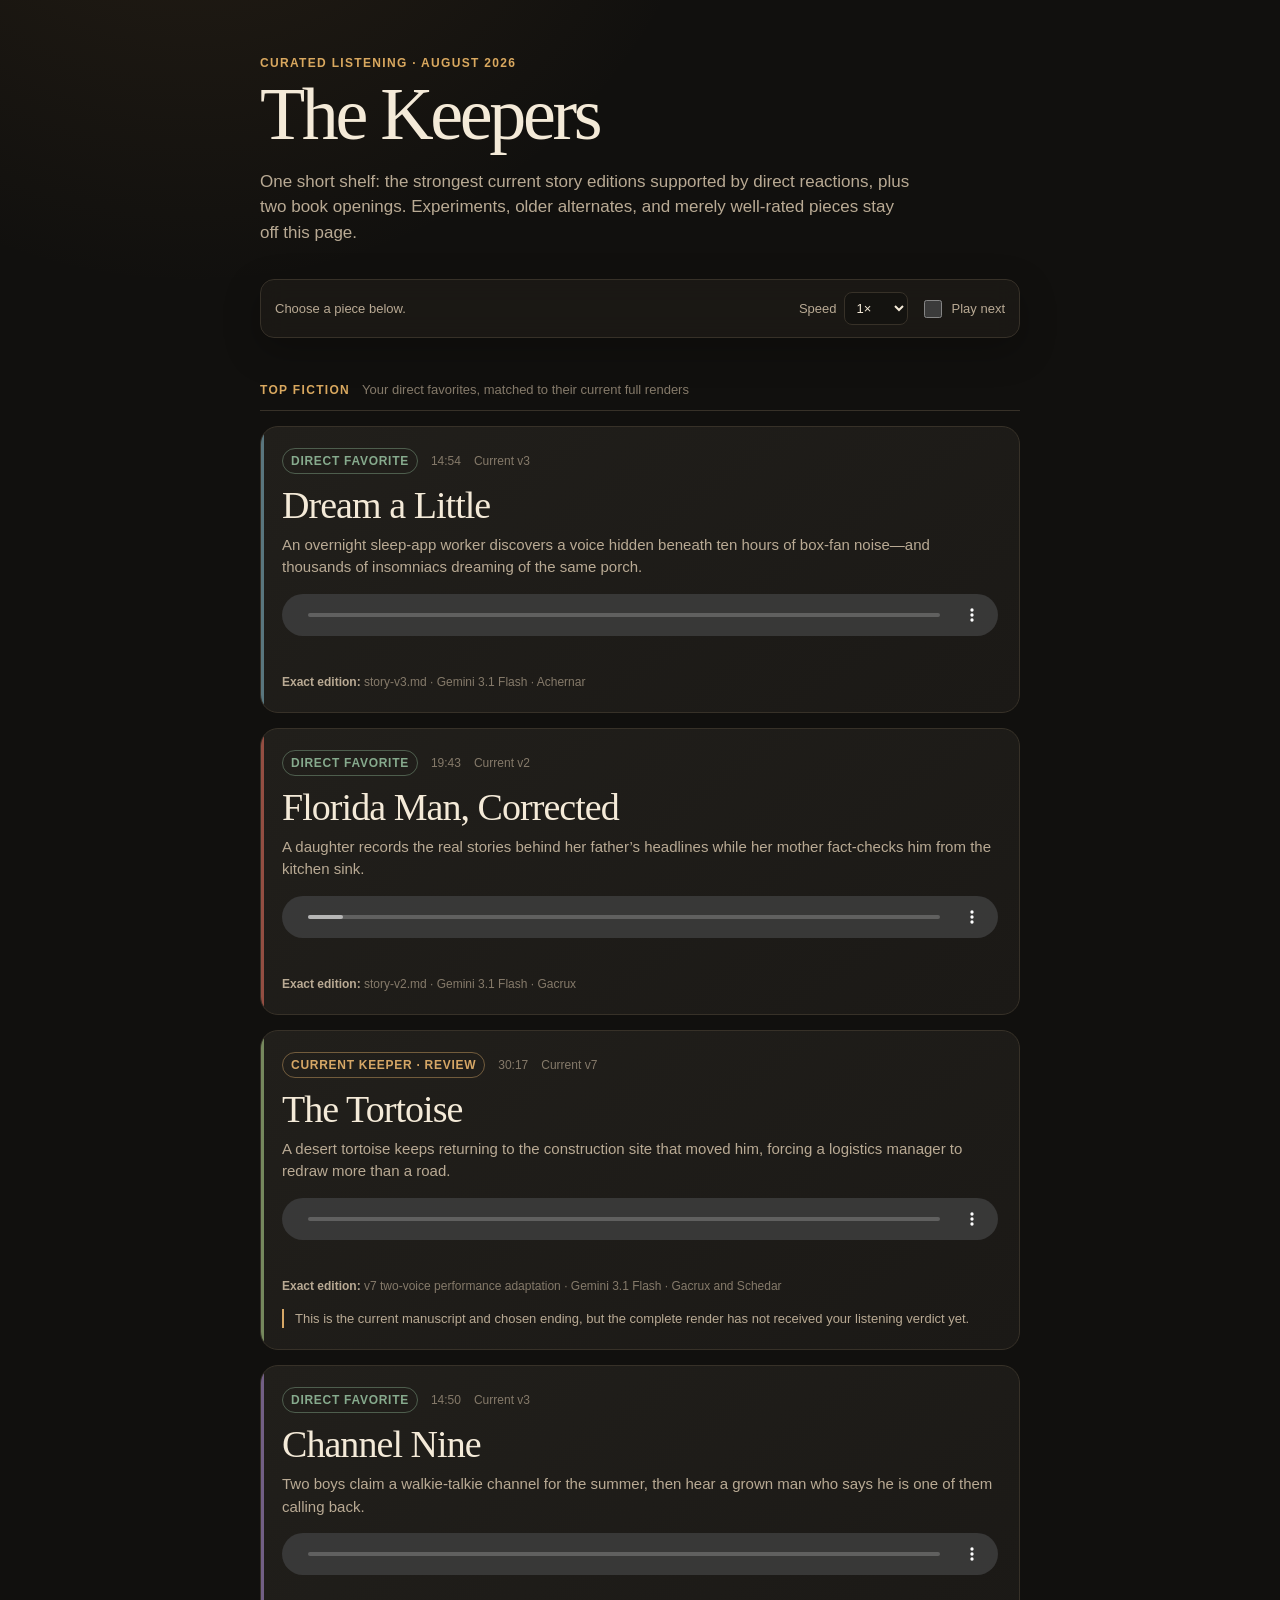
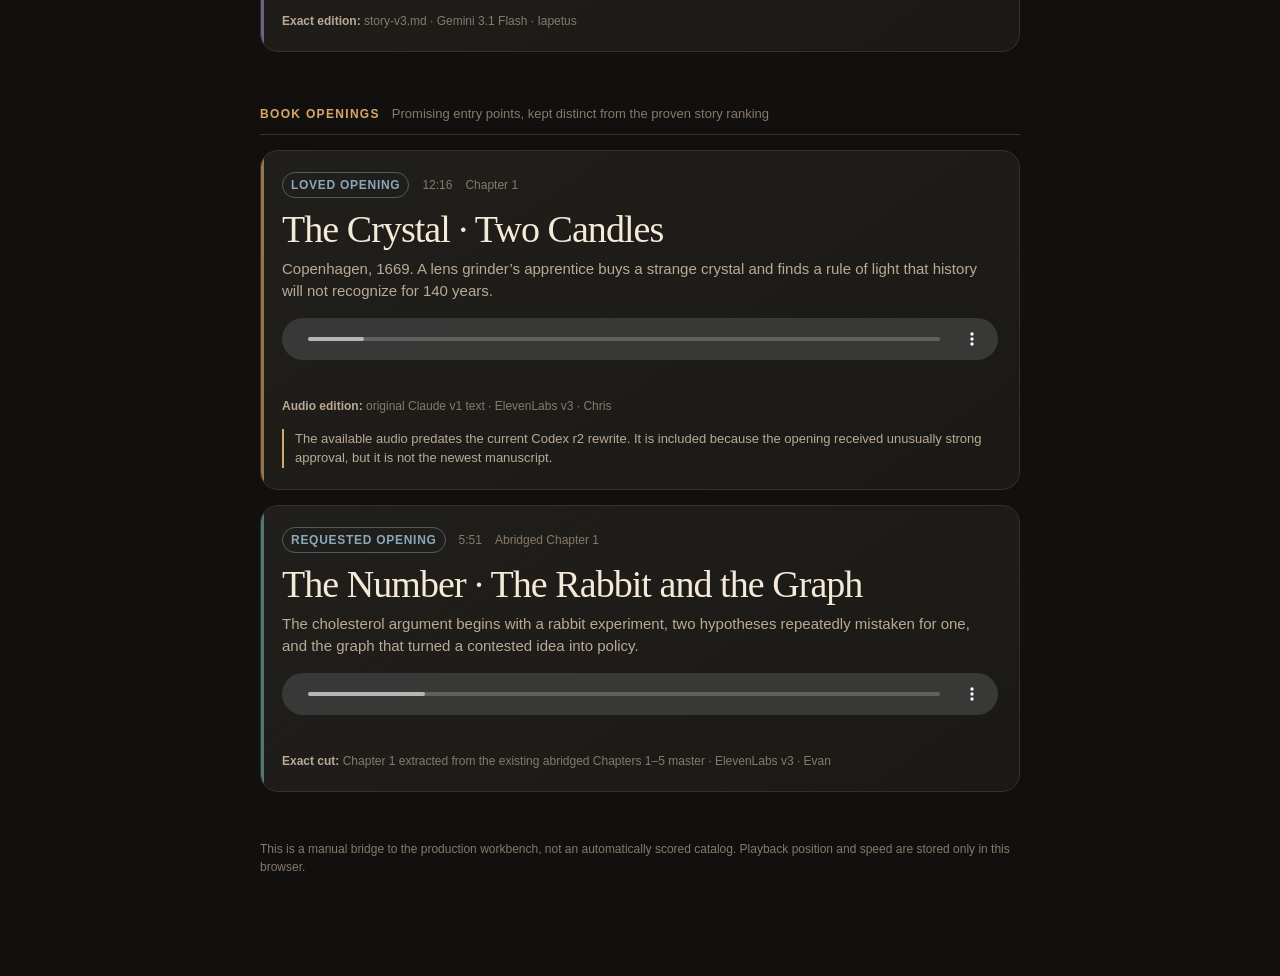
==== best.html @ 2fba3ed6 "auto-publish 2026-08-06 16:30" ====
<!doctype html>
<html lang="en">
<head>
  <meta charset="utf-8">
  <meta name="viewport" content="width=device-width, initial-scale=1">
  <meta name="robots" content="noindex, nofollow">
  <meta name="theme-color" content="#11100e">
  <title>The Keepers · selected listening</title>
  <style>
    :root {
      color-scheme: dark;
      --bg: #11100e;
      --panel: #1b1916;
      --panel-2: #211f1b;
      --line: #373128;
      --paper: #f4ead8;
      --muted: #b9aa94;
      --quiet: #857a6a;
      --gold: #d9a85f;
      --green: #86aa8d;
      --amber: #d6a766;
      --blue: #88a9bd;
    }

    * { box-sizing: border-box; }

    body {
      margin: 0;
      min-height: 100vh;
      background:
        radial-gradient(circle at 15% -10%, rgba(166, 120, 64, .15), transparent 34rem),
        var(--bg);
      color: var(--paper);
      font-family: ui-sans-serif, -apple-system, BlinkMacSystemFont, "Segoe UI", sans-serif;
      line-height: 1.5;
    }

    main {
      width: min(760px, calc(100% - 28px));
      margin: 0 auto;
      padding: 54px 0 88px;
    }

    header { margin-bottom: 34px; }

    .kicker,
    .section-label,
    .badge {
      font-size: 12px;
      font-weight: 750;
      letter-spacing: .11em;
      text-transform: uppercase;
    }

    .kicker { color: var(--gold); }

    h1 {
      margin: 6px 0 4px;
      font-family: Georgia, "Times New Roman", serif;
      font-size: clamp(43px, 10vw, 74px);
      font-weight: 500;
      line-height: .98;
      letter-spacing: -.045em;
    }

    .lede {
      max-width: 650px;
      margin: 18px 0 0;
      color: var(--muted);
      font-size: 17px;
    }

    .toolbar {
      position: sticky;
      top: 10px;
      z-index: 3;
      display: grid;
      grid-template-columns: 1fr auto auto;
      gap: 12px;
      align-items: center;
      margin: 28px 0 42px;
      padding: 12px 14px;
      border: 1px solid var(--line);
      border-radius: 14px;
      background: rgba(27, 25, 22, .94);
      box-shadow: 0 12px 36px rgba(0, 0, 0, .25);
      backdrop-filter: blur(12px);
    }

    #now-playing {
      min-width: 0;
      overflow: hidden;
      color: var(--muted);
      font-size: 13px;
      text-overflow: ellipsis;
      white-space: nowrap;
    }

    #now-playing strong { color: var(--paper); }

    label.control {
      display: flex;
      gap: 7px;
      align-items: center;
      color: var(--muted);
      font-size: 13px;
      white-space: nowrap;
    }

    select {
      border: 1px solid var(--line);
      border-radius: 8px;
      background: #141310;
      color: var(--paper);
      padding: 7px 8px;
      font: inherit;
    }

    input[type="checkbox"] {
      width: 18px;
      height: 18px;
      accent-color: var(--gold);
    }

    section + section { margin-top: 52px; }

    .section-heading {
      display: flex;
      gap: 12px;
      align-items: baseline;
      margin-bottom: 15px;
      border-bottom: 1px solid var(--line);
      padding-bottom: 10px;
    }

    .section-label { color: var(--gold); }
    .section-note { color: var(--quiet); font-size: 13px; }

    .list { display: grid; gap: 15px; }

    article {
      position: relative;
      overflow: hidden;
      border: 1px solid var(--line);
      border-radius: 18px;
      background: linear-gradient(145deg, var(--panel-2), var(--panel));
      padding: 21px;
      transition: border-color .2s ease, transform .2s ease;
    }

    article::before {
      position: absolute;
      inset: 0 auto 0 0;
      width: 3px;
      background: var(--accent, var(--gold));
      content: "";
      opacity: .8;
    }

    article.playing {
      border-color: color-mix(in srgb, var(--accent, var(--gold)) 58%, var(--line));
      transform: translateY(-1px);
    }

    .meta {
      display: flex;
      flex-wrap: wrap;
      gap: 7px 13px;
      align-items: center;
      color: var(--quiet);
      font-size: 12px;
    }

    .badge {
      border: 1px solid color-mix(in srgb, var(--badge-color, var(--green)) 45%, transparent);
      border-radius: 999px;
      color: var(--badge-color, var(--green));
      padding: 3px 8px;
      letter-spacing: .06em;
    }

    .badge.review { --badge-color: var(--amber); }
    .badge.book { --badge-color: var(--blue); }

    h2 {
      margin: 11px 0 4px;
      font-family: Georgia, "Times New Roman", serif;
      font-size: clamp(28px, 6vw, 38px);
      font-weight: 500;
      line-height: 1.08;
      letter-spacing: -.025em;
    }

    .premise {
      margin: 8px 0 15px;
      color: var(--muted);
      font-size: 15px;
    }

    .edition {
      margin: 12px 0 0;
      color: var(--quiet);
      font-size: 12px;
    }

    .edition strong { color: var(--muted); font-weight: 650; }

    audio {
      display: block;
      width: 100%;
      height: 42px;
      margin-top: 12px;
    }

    .progress-note {
      display: block;
      min-height: 18px;
      margin-top: 7px;
      color: var(--quiet);
      font-size: 12px;
    }

    .caveat {
      margin: 14px 0 0;
      border-left: 2px solid var(--amber);
      color: var(--muted);
      padding-left: 11px;
      font-size: 13px;
    }

    footer {
      margin-top: 48px;
      color: var(--quiet);
      font-size: 12px;
    }

    @media (max-width: 590px) {
      main { width: min(100% - 20px, 760px); padding-top: 35px; }
      .toolbar { grid-template-columns: 1fr auto; }
      #now-playing { grid-column: 1 / -1; }
      article { padding: 18px 16px; }
      .section-heading { display: block; }
      .section-note { display: block; margin-top: 3px; }
    }
  </style>
</head>
<body>
<main>
  <header>
    <div class="kicker">Curated listening · August 2026</div>
    <h1>The Keepers</h1>
    <p class="lede">One short shelf: the strongest current story editions supported by direct reactions, plus two book openings. Experiments, older alternates, and merely well-rated pieces stay off this page.</p>
  </header>

  <div class="toolbar" aria-label="Playback settings">
    <div id="now-playing" aria-live="polite">Choose a piece below.</div>
    <label class="control">Speed
      <select id="speed" aria-label="Playback speed">
        <option value="0.9">0.9×</option>
        <option value="1" selected>1×</option>
        <option value="1.1">1.1×</option>
        <option value="1.2">1.2×</option>
        <option value="1.3">1.3×</option>
      </select>
    </label>
    <label class="control"><input id="continuous" type="checkbox"> Play next</label>
  </div>

  <section>
    <div class="section-heading">
      <span class="section-label">Top fiction</span>
      <span class="section-note">Your direct favorites, matched to their current full renders</span>
    </div>
    <div class="list">
      <article style="--accent:#688c98">
        <div class="meta"><span class="badge">Direct favorite</span><span>14:54</span><span>Current v3</span></div>
        <h2>Dream a Little</h2>
        <p class="premise">An overnight sleep-app worker discovers a voice hidden beneath ten hours of box-fan noise—and thousands of insomniacs dreaming of the same porch.</p>
        <audio controls preload="metadata" src="gemini-stories/dream-a-little-achernar.mp3" data-id="dream-a-little-v3" data-title="Dream a Little"></audio>
        <span class="progress-note"></span>
        <p class="edition"><strong>Exact edition:</strong> story-v3.md · Gemini 3.1 Flash · Achernar</p>
      </article>

      <article style="--accent:#b15b4d">
        <div class="meta"><span class="badge">Direct favorite</span><span>19:43</span><span>Current v2</span></div>
        <h2>Florida Man, Corrected</h2>
        <p class="premise">A daughter records the real stories behind her father’s headlines while her mother fact-checks him from the kitchen sink.</p>
        <audio controls preload="metadata" src="gemini-stories/florida-man-gacrux.mp3" data-id="florida-man-v2" data-title="Florida Man, Corrected"></audio>
        <span class="progress-note"></span>
        <p class="edition"><strong>Exact edition:</strong> story-v2.md · Gemini 3.1 Flash · Gacrux</p>
      </article>

      <article style="--accent:#8ba36f">
        <div class="meta"><span class="badge review">Current keeper · review</span><span>30:17</span><span>Current v7</span></div>
        <h2>The Tortoise</h2>
        <p class="premise">A desert tortoise keeps returning to the construction site that moved him, forcing a logistics manager to redraw more than a road.</p>
        <audio controls preload="metadata" src="best-audio/tortoise-v7-full-gacrux-schedar.mp3" data-id="the-tortoise-v7" data-title="The Tortoise"></audio>
        <span class="progress-note"></span>
        <p class="edition"><strong>Exact edition:</strong> v7 two-voice performance adaptation · Gemini 3.1 Flash · Gacrux and Schedar</p>
        <p class="caveat">This is the current manuscript and chosen ending, but the complete render has not received your listening verdict yet.</p>
      </article>

      <article style="--accent:#8870a0">
        <div class="meta"><span class="badge">Direct favorite</span><span>14:50</span><span>Current v3</span></div>
        <h2>Channel Nine</h2>
        <p class="premise">Two boys claim a walkie-talkie channel for the summer, then hear a grown man who says he is one of them calling back.</p>
        <audio controls preload="metadata" src="gemini-stories/channel-nine-iapetus.mp3" data-id="channel-nine-v3" data-title="Channel Nine"></audio>
        <span class="progress-note"></span>
        <p class="edition"><strong>Exact edition:</strong> story-v3.md · Gemini 3.1 Flash · Iapetus</p>
      </article>
    </div>
  </section>

  <section>
    <div class="section-heading">
      <span class="section-label">Book openings</span>
      <span class="section-note">Promising entry points, kept distinct from the proven story ranking</span>
    </div>
    <div class="list">
      <article style="--accent:#b68b58">
        <div class="meta"><span class="badge book">Loved opening</span><span>12:16</span><span>Chapter 1</span></div>
        <h2>The Crystal · Two Candles</h2>
        <p class="premise">Copenhagen, 1669. A lens grinder’s apprentice buys a strange crystal and finds a rule of light that history will not recognize for 140 years.</p>
        <audio controls preload="metadata" src="fiction/the-crystal-opening/the-crystal-opening-01-two-candles.mp3" data-id="the-crystal-chapter-1" data-title="The Crystal · Two Candles"></audio>
        <span class="progress-note"></span>
        <p class="edition"><strong>Audio edition:</strong> original Claude v1 text · ElevenLabs v3 · Chris</p>
        <p class="caveat">The available audio predates the current Codex r2 rewrite. It is included because the opening received unusually strong approval, but it is not the newest manuscript.</p>
      </article>

      <article style="--accent:#5c8f8c">
        <div class="meta"><span class="badge book">Requested opening</span><span>5:51</span><span>Abridged Chapter 1</span></div>
        <h2>The Number · The Rabbit and the Graph</h2>
        <p class="premise">The cholesterol argument begins with a rabbit experiment, two hypotheses repeatedly mistaken for one, and the graph that turned a contested idea into policy.</p>
        <audio controls preload="metadata" src="best-audio/the-number-chapter-1-abridged.mp3" data-id="the-number-chapter-1" data-title="The Number · The Rabbit and the Graph"></audio>
        <span class="progress-note"></span>
        <p class="edition"><strong>Exact cut:</strong> Chapter 1 extracted from the existing abridged Chapters 1–5 master · ElevenLabs v3 · Evan</p>
      </article>
    </div>
  </section>

  <footer>
    <p>This is a manual bridge to the production workbench, not an automatically scored catalog. Playback position and speed are stored only in this browser.</p>
  </footer>
</main>

<script>
(() => {
  const players = [...document.querySelectorAll("audio")];
  const speed = document.getElementById("speed");
  const continuous = document.getElementById("continuous");
  const nowPlaying = document.getElementById("now-playing");
  const prefix = "keepers-listening-v1:";
  let lastSavedSecond = new Map();

  const storedSpeed = localStorage.getItem(prefix + "speed");
  if (storedSpeed && [...speed.options].some(option => option.value === storedSpeed)) {
    speed.value = storedSpeed;
  }
  continuous.checked = localStorage.getItem(prefix + "continuous") === "true";

  function formatTime(seconds) {
    if (!Number.isFinite(seconds) || seconds < 1) return "";
    const minutes = Math.floor(seconds / 60);
    const remainder = Math.floor(seconds % 60).toString().padStart(2, "0");
    return `${minutes}:${remainder}`;
  }

  function positionKey(player) {
    return prefix + "position:" + player.dataset.id;
  }

  function updateProgressNote(player) {
    const note = player.parentElement.querySelector(".progress-note");
    if (!note) return;
    if (player.currentTime > 5 && Number.isFinite(player.duration)) {
      note.textContent = `Saved at ${formatTime(player.currentTime)} of ${formatTime(player.duration)}`;
    } else {
      note.textContent = "";
    }
  }

  speed.addEventListener("change", () => {
    localStorage.setItem(prefix + "speed", speed.value);
    players.forEach(player => { player.playbackRate = Number(speed.value); });
  });

  continuous.addEventListener("change", () => {
    localStorage.setItem(prefix + "continuous", String(continuous.checked));
  });

  players.forEach((player, index) => {
    player.playbackRate = Number(speed.value);

    const restorePosition = () => {
      const saved = Number(localStorage.getItem(positionKey(player)) || 0);
      if (saved > 5 && saved < player.duration - 10) player.currentTime = saved;
      updateProgressNote(player);
    };
    if (player.readyState >= 1) restorePosition();
    else player.addEventListener("loadedmetadata", restorePosition, { once: true });

    player.addEventListener("play", () => {
      players.forEach(other => {
        if (other !== player) other.pause();
        other.closest("article").classList.toggle("playing", other === player);
      });
      player.playbackRate = Number(speed.value);
      nowPlaying.innerHTML = `Now playing: <strong>${player.dataset.title}</strong>`;
      if ("mediaSession" in navigator && "MediaMetadata" in window) {
        navigator.mediaSession.metadata = new MediaMetadata({
          title: player.dataset.title,
          album: "The Keepers",
          artist: "Otto von Wachter"
        });
      }
    });

    player.addEventListener("timeupdate", () => {
      const second = Math.floor(player.currentTime);
      if (second > 0 && second % 5 === 0 && lastSavedSecond.get(player) !== second) {
        localStorage.setItem(positionKey(player), String(player.currentTime));
        lastSavedSecond.set(player, second);
        updateProgressNote(player);
      }
    });

    player.addEventListener("ended", () => {
      localStorage.removeItem(positionKey(player));
      player.closest("article").classList.remove("playing");
      updateProgressNote(player);
      if (continuous.checked && players[index + 1]) players[index + 1].play();
      else nowPlaying.textContent = "Finished. Choose another piece below.";
    });
  });
})();
</script>
</body>
</html>
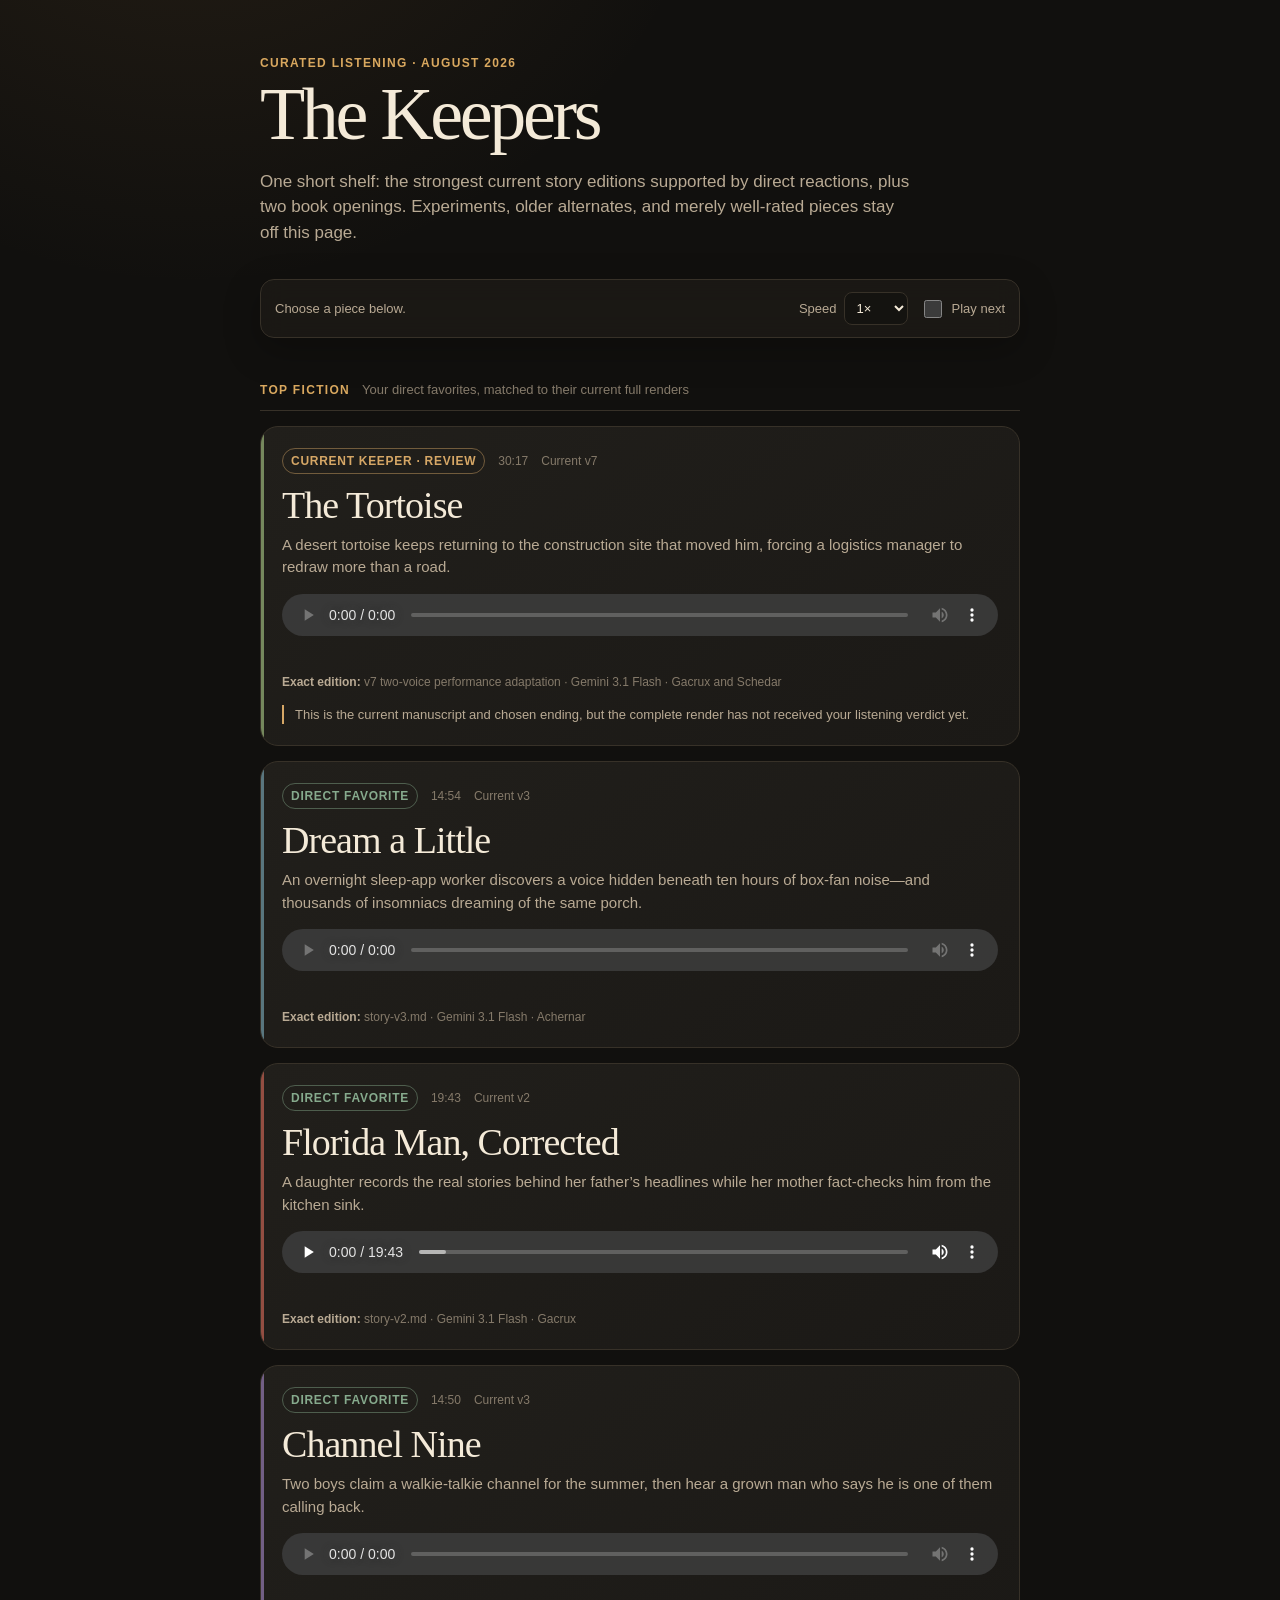
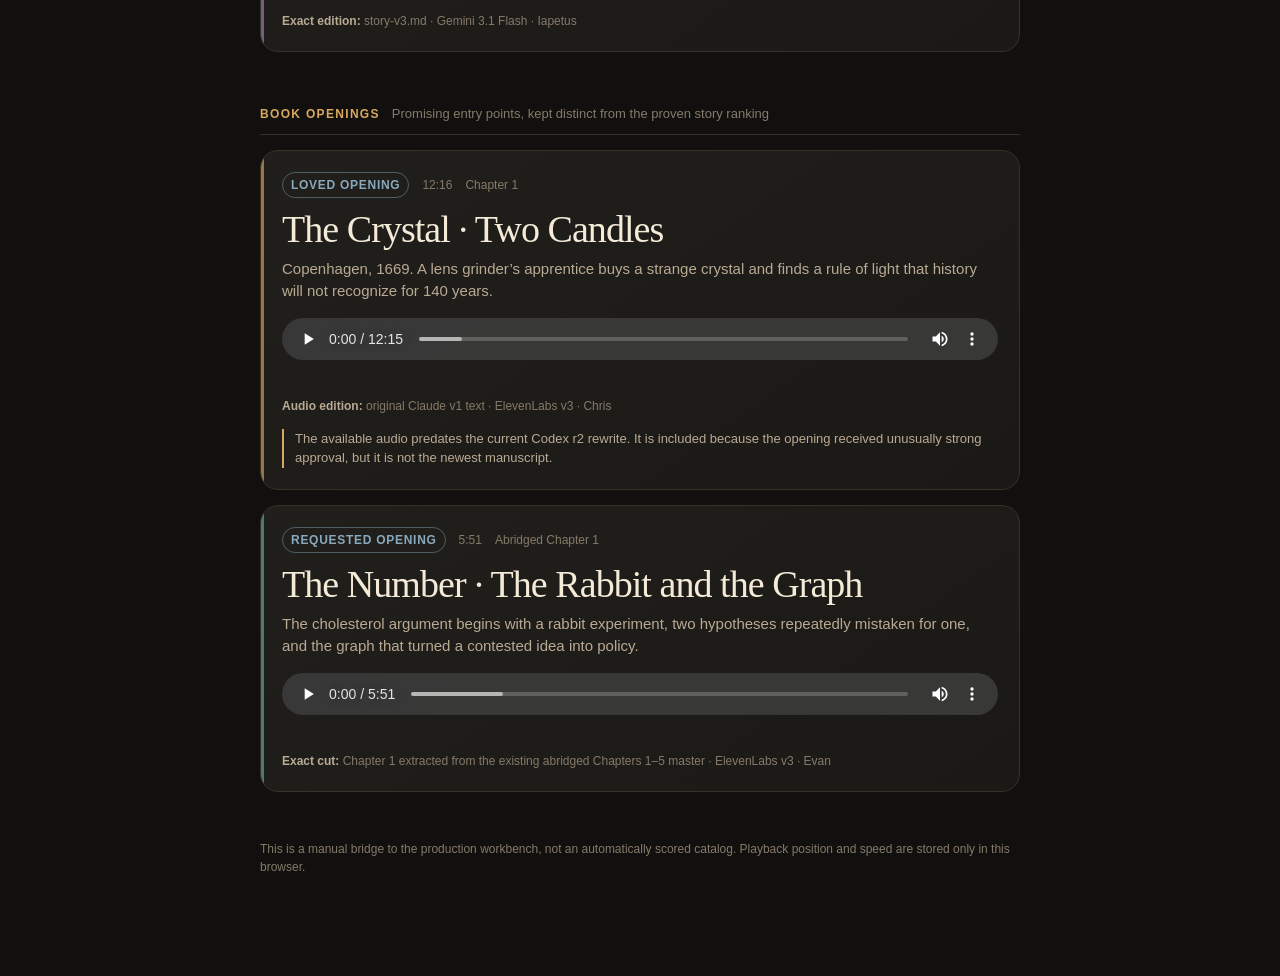
==== commit eb799009: "auto-publish 2026-08-07 17:35" ====
--- a/best.html
+++ b/best.html
@@ -272,6 +272,16 @@
       <span class="section-note">Your direct favorites, matched to their current full renders</span>
     </div>
     <div class="list">
+      <article style="--accent:#8ba36f">
+        <div class="meta"><span class="badge review">Current keeper · review</span><span>30:17</span><span>Current v7</span></div>
+        <h2>The Tortoise</h2>
+        <p class="premise">A desert tortoise keeps returning to the construction site that moved him, forcing a logistics manager to redraw more than a road.</p>
+        <audio controls preload="metadata" src="best-audio/tortoise-v7-full-gacrux-schedar.mp3" data-id="the-tortoise-v7" data-title="The Tortoise"></audio>
+        <span class="progress-note"></span>
+        <p class="edition"><strong>Exact edition:</strong> v7 two-voice performance adaptation · Gemini 3.1 Flash · Gacrux and Schedar</p>
+        <p class="caveat">This is the current manuscript and chosen ending, but the complete render has not received your listening verdict yet.</p>
+      </article>
+
       <article style="--accent:#688c98">
         <div class="meta"><span class="badge">Direct favorite</span><span>14:54</span><span>Current v3</span></div>
         <h2>Dream a Little</h2>
@@ -288,16 +298,6 @@
         <audio controls preload="metadata" src="gemini-stories/florida-man-gacrux.mp3" data-id="florida-man-v2" data-title="Florida Man, Corrected"></audio>
         <span class="progress-note"></span>
         <p class="edition"><strong>Exact edition:</strong> story-v2.md · Gemini 3.1 Flash · Gacrux</p>
-      </article>
-
-      <article style="--accent:#8ba36f">
-        <div class="meta"><span class="badge review">Current keeper · review</span><span>30:17</span><span>Current v7</span></div>
-        <h2>The Tortoise</h2>
-        <p class="premise">A desert tortoise keeps returning to the construction site that moved him, forcing a logistics manager to redraw more than a road.</p>
-        <audio controls preload="metadata" src="best-audio/tortoise-v7-full-gacrux-schedar.mp3" data-id="the-tortoise-v7" data-title="The Tortoise"></audio>
-        <span class="progress-note"></span>
-        <p class="edition"><strong>Exact edition:</strong> v7 two-voice performance adaptation · Gemini 3.1 Flash · Gacrux and Schedar</p>
-        <p class="caveat">This is the current manuscript and chosen ending, but the complete render has not received your listening verdict yet.</p>
       </article>
 
       <article style="--accent:#8870a0">
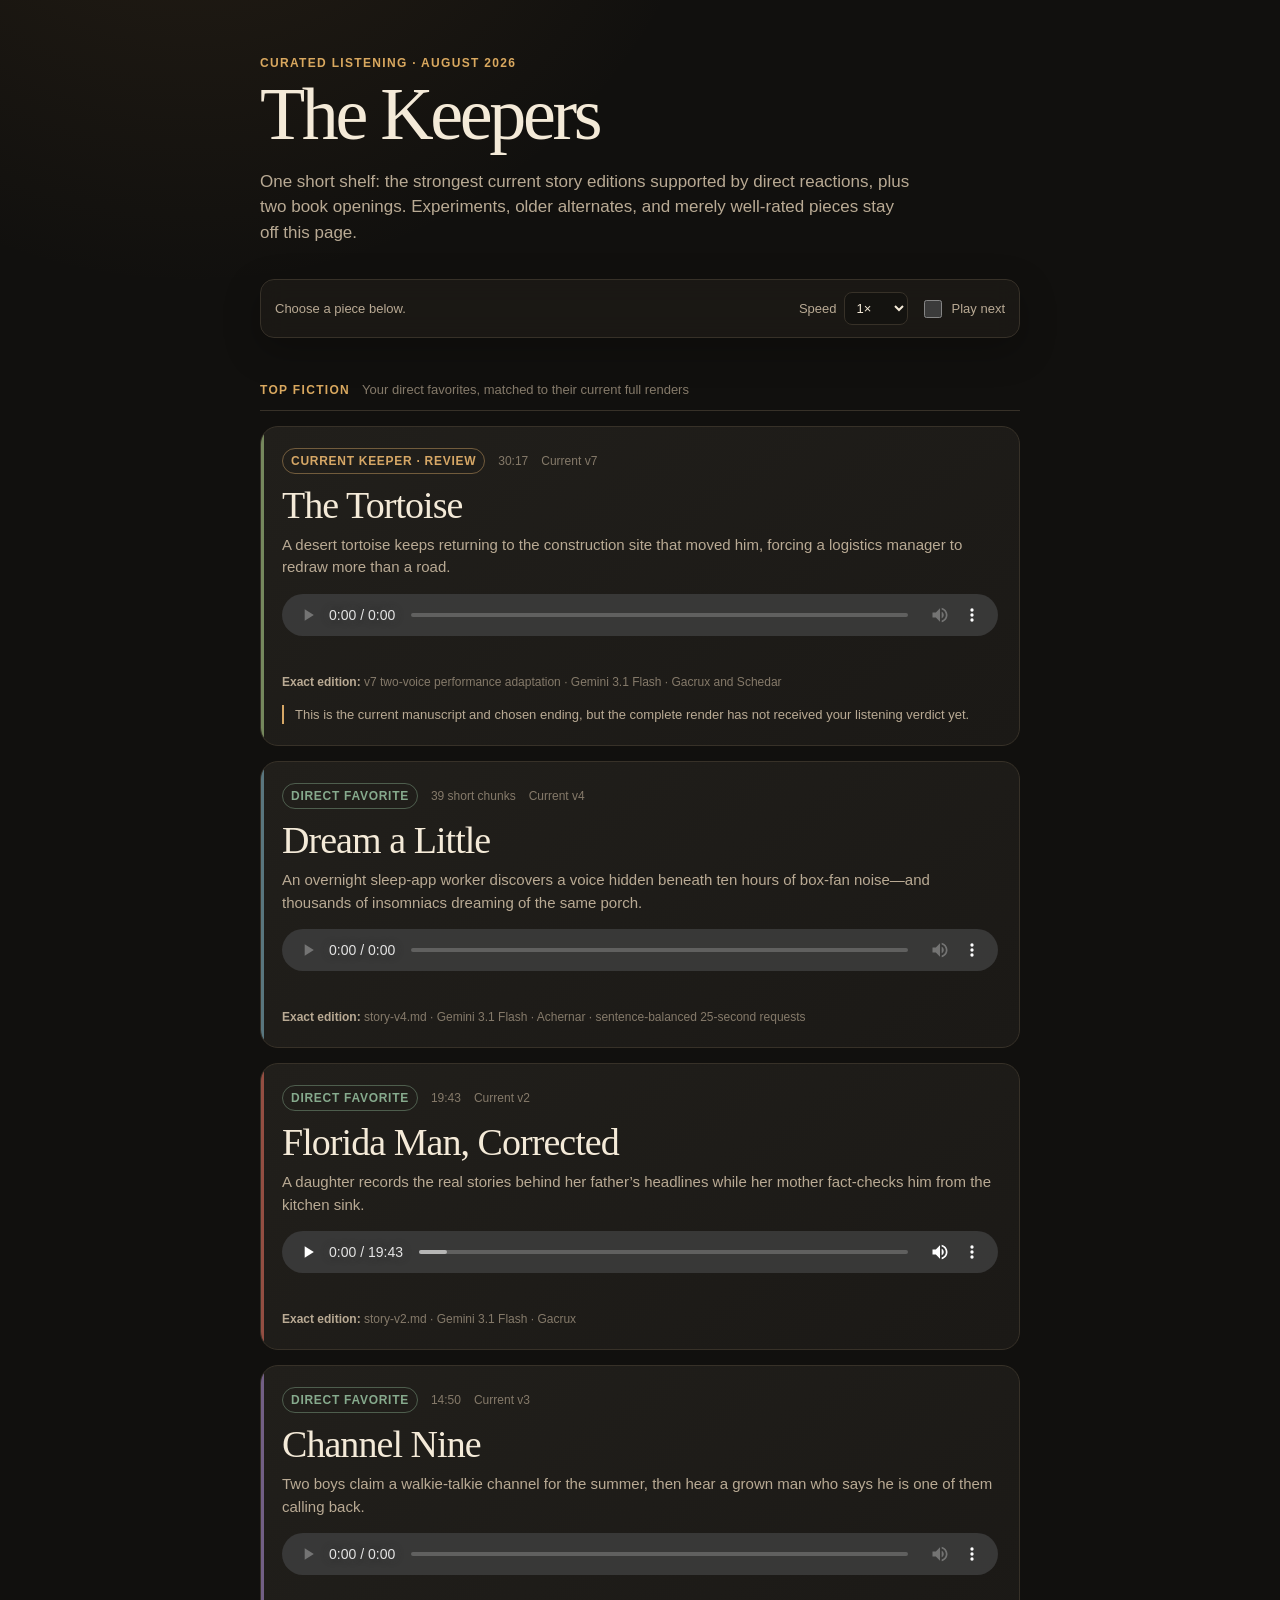
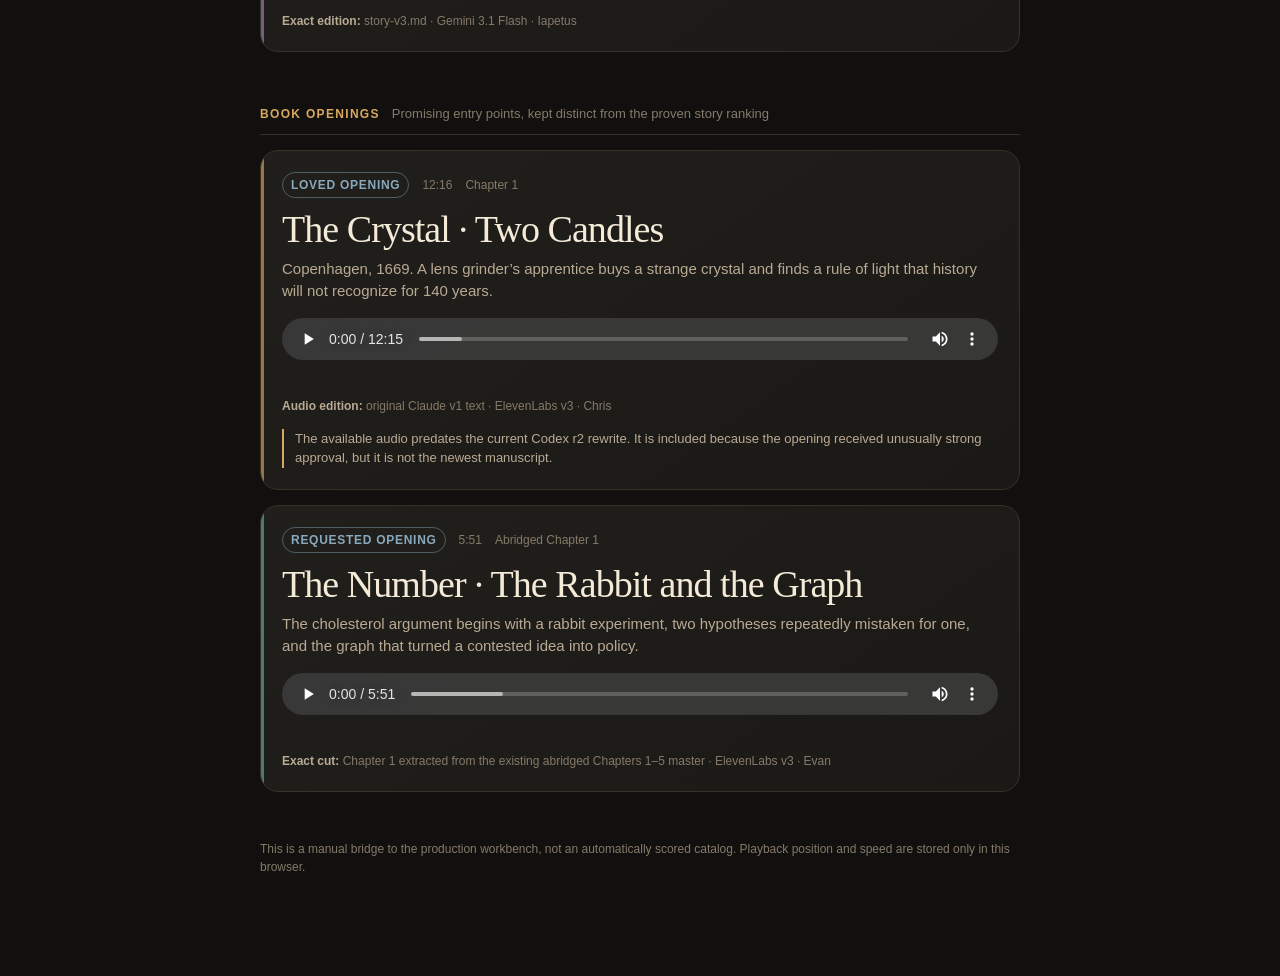
==== commit 77bded81: "auto-publish 2026-08-07 17:54" ====
--- a/best.html
+++ b/best.html
@@ -283,12 +283,12 @@
       </article>
 
       <article style="--accent:#688c98">
-        <div class="meta"><span class="badge">Direct favorite</span><span>14:54</span><span>Current v3</span></div>
+        <div class="meta"><span class="badge">Direct favorite</span><span>39 short chunks</span><span>Current v4</span></div>
         <h2>Dream a Little</h2>
         <p class="premise">An overnight sleep-app worker discovers a voice hidden beneath ten hours of box-fan noise—and thousands of insomniacs dreaming of the same porch.</p>
-        <audio controls preload="metadata" src="gemini-stories/dream-a-little-achernar.mp3" data-id="dream-a-little-v3" data-title="Dream a Little"></audio>
-        <span class="progress-note"></span>
-        <p class="edition"><strong>Exact edition:</strong> story-v3.md · Gemini 3.1 Flash · Achernar</p>
+        <audio controls preload="metadata" src="gemini-stories/dream-a-little-achernar.mp3" data-id="dream-a-little-v4" data-title="Dream a Little"></audio>
+        <span class="progress-note"></span>
+        <p class="edition"><strong>Exact edition:</strong> story-v4.md · Gemini 3.1 Flash · Achernar · sentence-balanced 25-second requests</p>
       </article>
 
       <article style="--accent:#b15b4d">
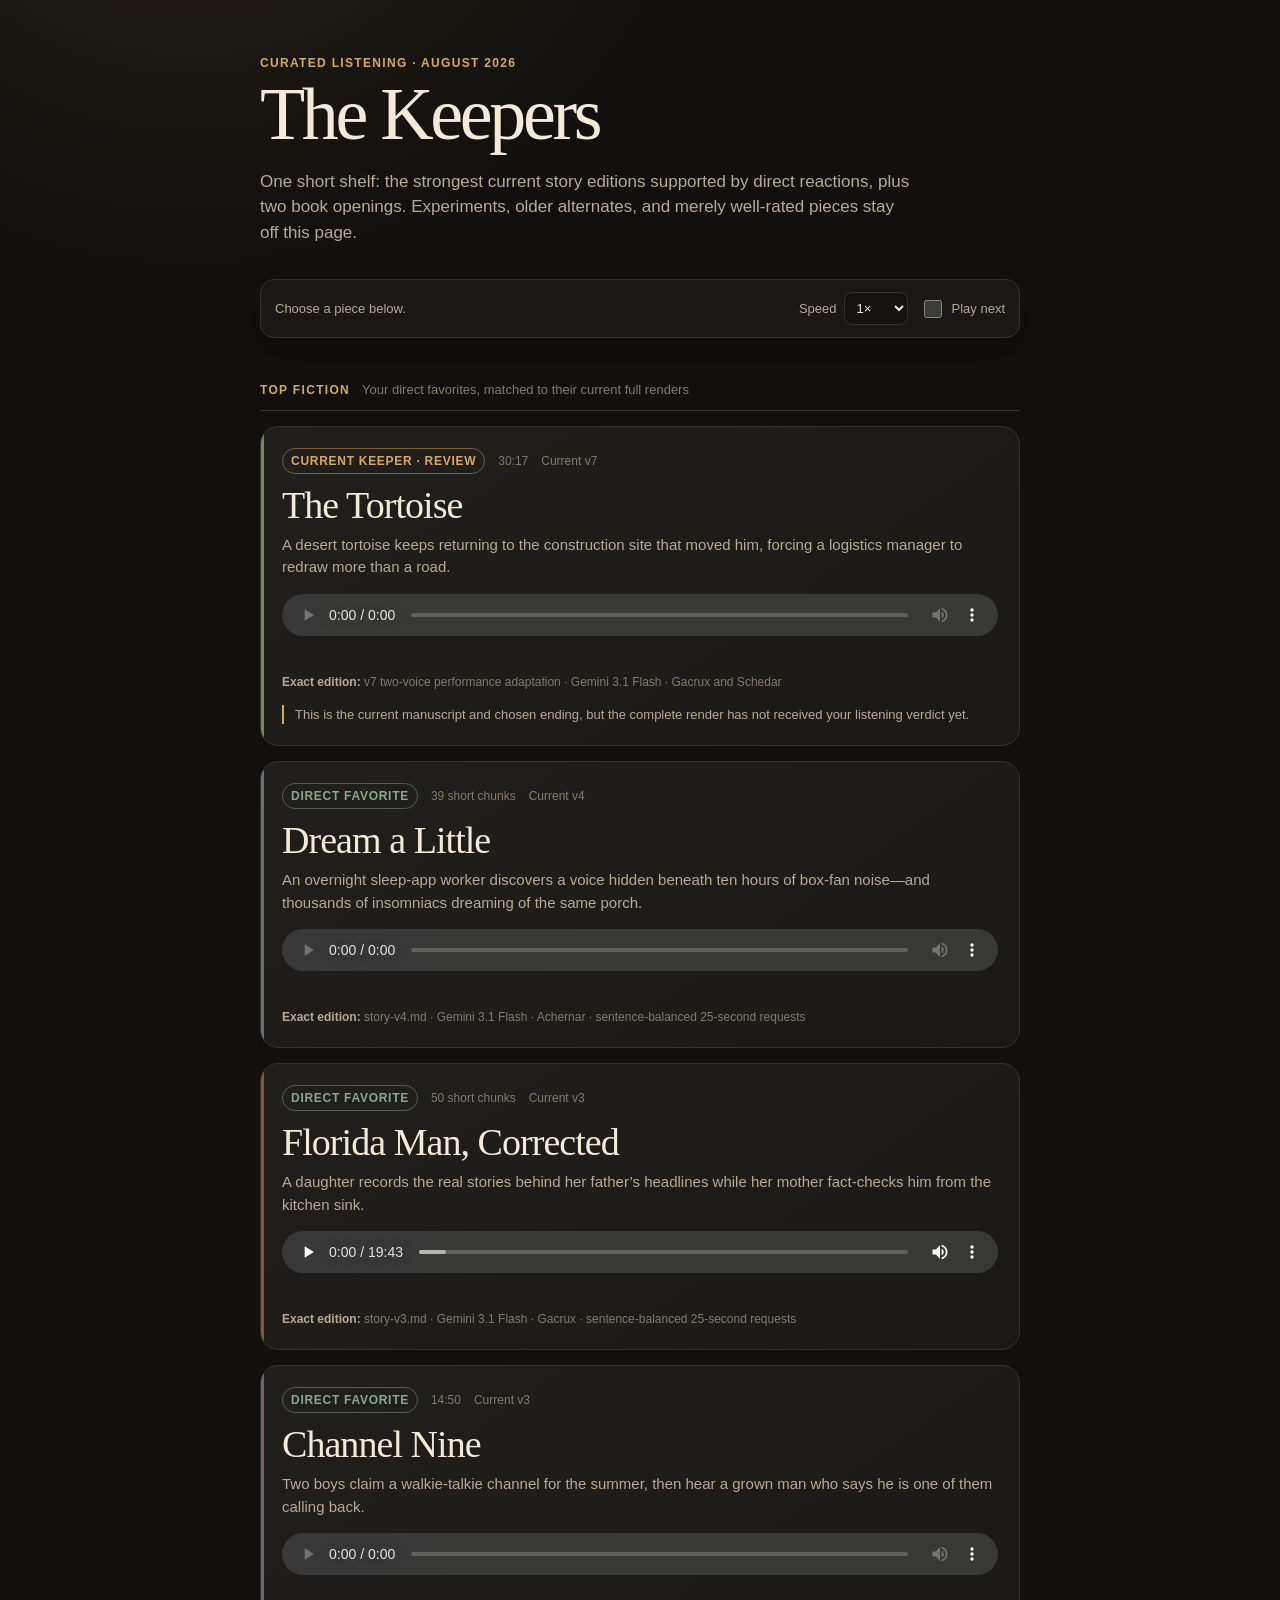
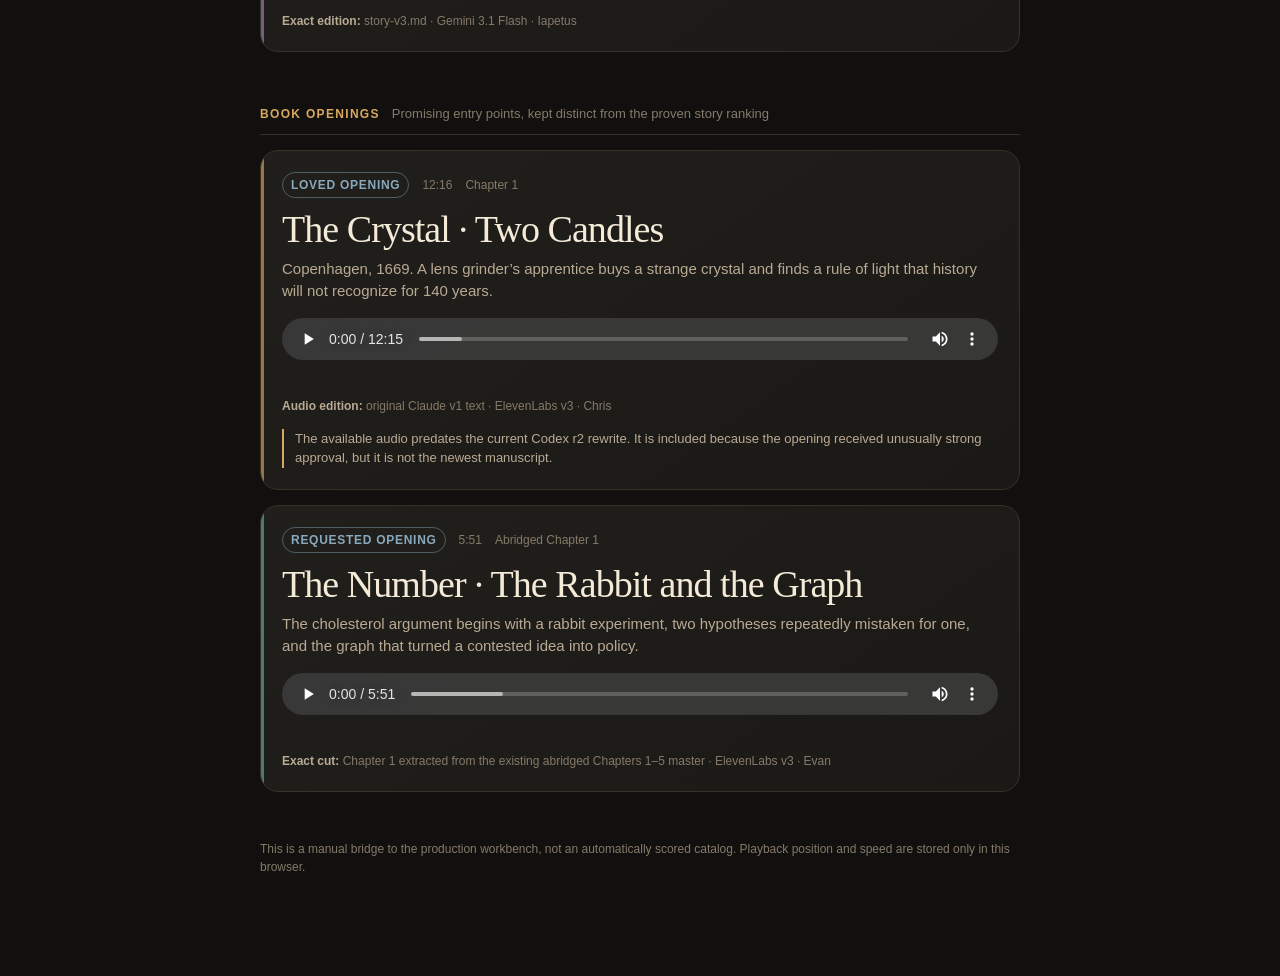
==== commit 1fabc0a4: "auto-publish 2026-08-09 00:43" ====
--- a/best.html
+++ b/best.html
@@ -292,12 +292,12 @@
       </article>
 
       <article style="--accent:#b15b4d">
-        <div class="meta"><span class="badge">Direct favorite</span><span>19:43</span><span>Current v2</span></div>
+        <div class="meta"><span class="badge">Direct favorite</span><span>50 short chunks</span><span>Current v3</span></div>
         <h2>Florida Man, Corrected</h2>
         <p class="premise">A daughter records the real stories behind her father’s headlines while her mother fact-checks him from the kitchen sink.</p>
-        <audio controls preload="metadata" src="gemini-stories/florida-man-gacrux.mp3" data-id="florida-man-v2" data-title="Florida Man, Corrected"></audio>
-        <span class="progress-note"></span>
-        <p class="edition"><strong>Exact edition:</strong> story-v2.md · Gemini 3.1 Flash · Gacrux</p>
+        <audio controls preload="metadata" src="gemini-stories/florida-man-gacrux.mp3" data-id="florida-man-v3" data-title="Florida Man, Corrected"></audio>
+        <span class="progress-note"></span>
+        <p class="edition"><strong>Exact edition:</strong> story-v3.md · Gemini 3.1 Flash · Gacrux · sentence-balanced 25-second requests</p>
       </article>
 
       <article style="--accent:#8870a0">
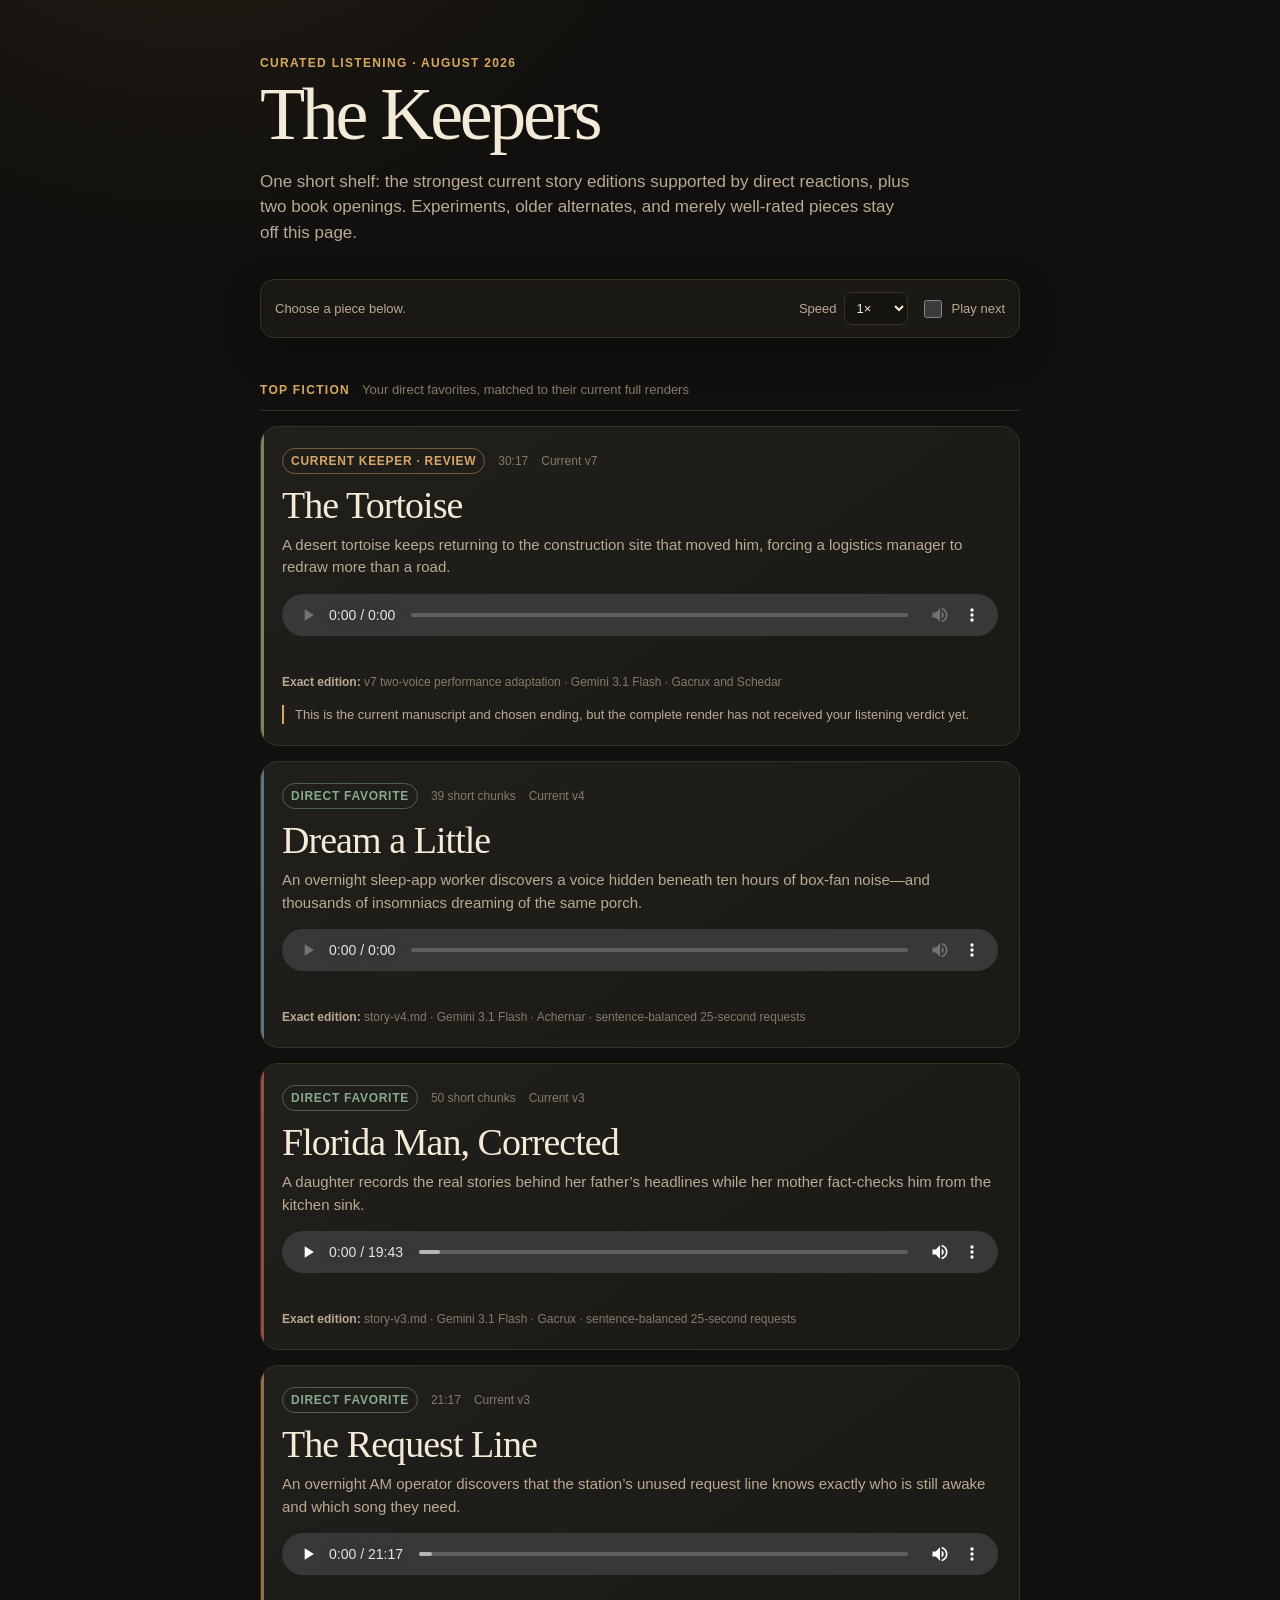
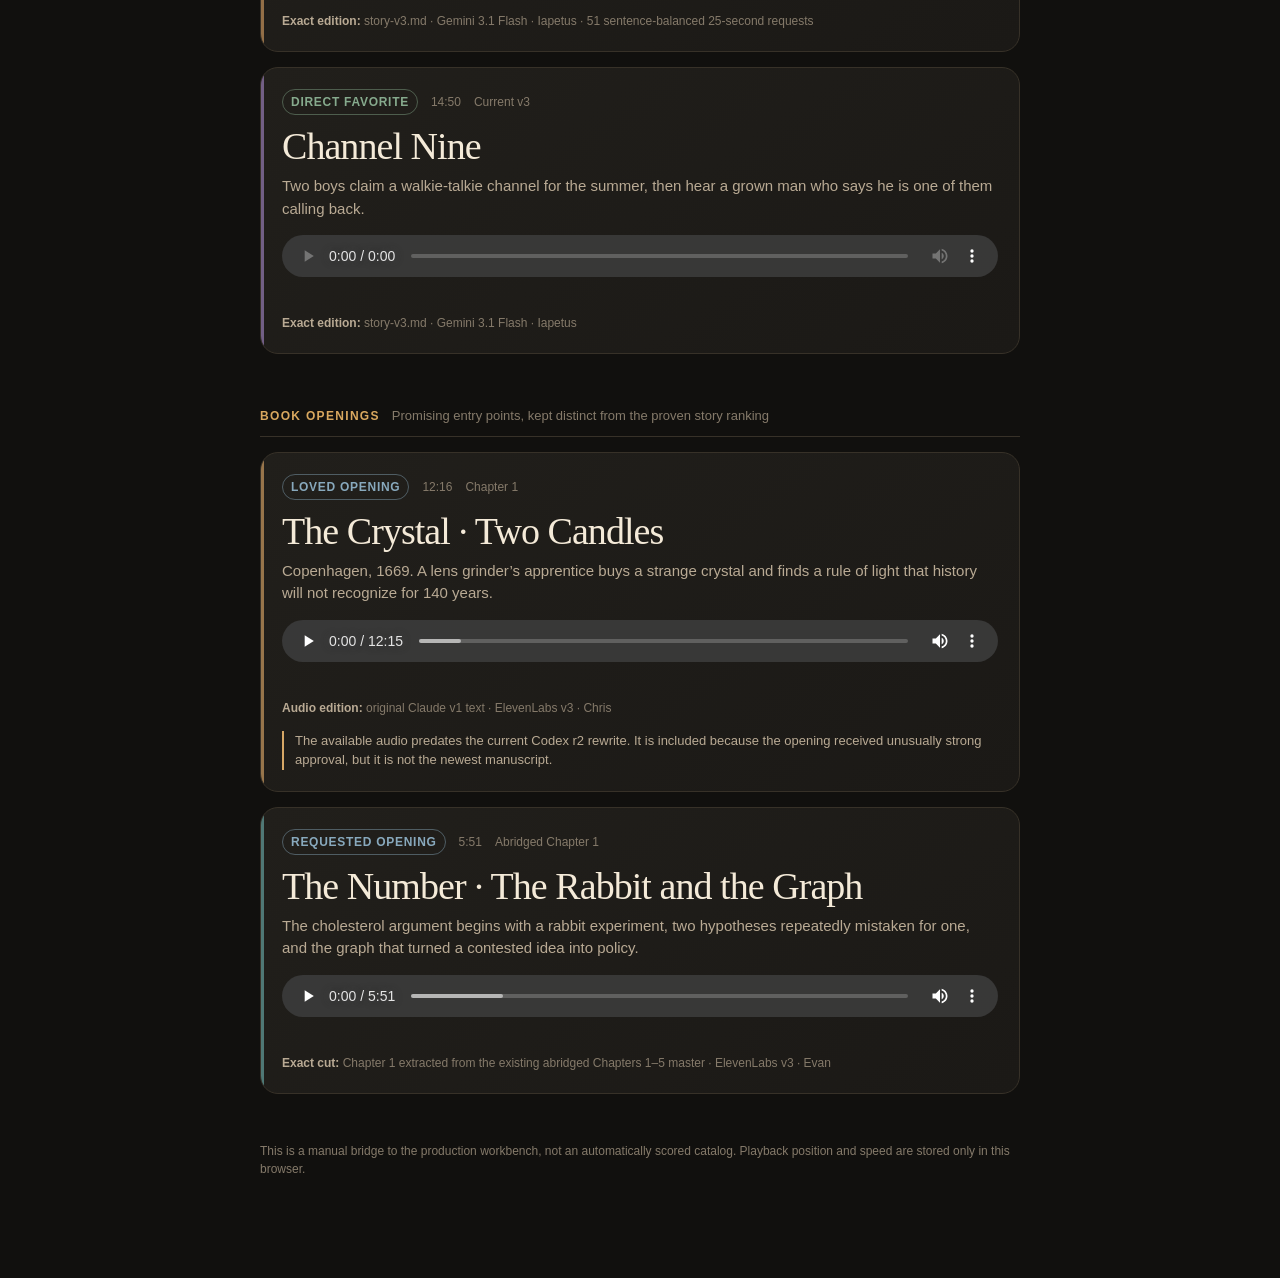
==== commit d2ff8773: "auto-publish 2026-08-09 01:39" ====
--- a/best.html
+++ b/best.html
@@ -300,6 +300,15 @@
         <p class="edition"><strong>Exact edition:</strong> story-v3.md · Gemini 3.1 Flash · Gacrux · sentence-balanced 25-second requests</p>
       </article>
 
+      <article style="--accent:#b18453">
+        <div class="meta"><span class="badge">Direct favorite</span><span>21:17</span><span>Current v3</span></div>
+        <h2>The Request Line</h2>
+        <p class="premise">An overnight AM operator discovers that the station’s unused request line knows exactly who is still awake and which song they need.</p>
+        <audio controls preload="metadata" src="fiction/the-request-line/the-request-line.mp3" data-id="the-request-line-v3" data-title="The Request Line"></audio>
+        <span class="progress-note"></span>
+        <p class="edition"><strong>Exact edition:</strong> story-v3.md · Gemini 3.1 Flash · Iapetus · 51 sentence-balanced 25-second requests</p>
+      </article>
+
       <article style="--accent:#8870a0">
         <div class="meta"><span class="badge">Direct favorite</span><span>14:50</span><span>Current v3</span></div>
         <h2>Channel Nine</h2>
